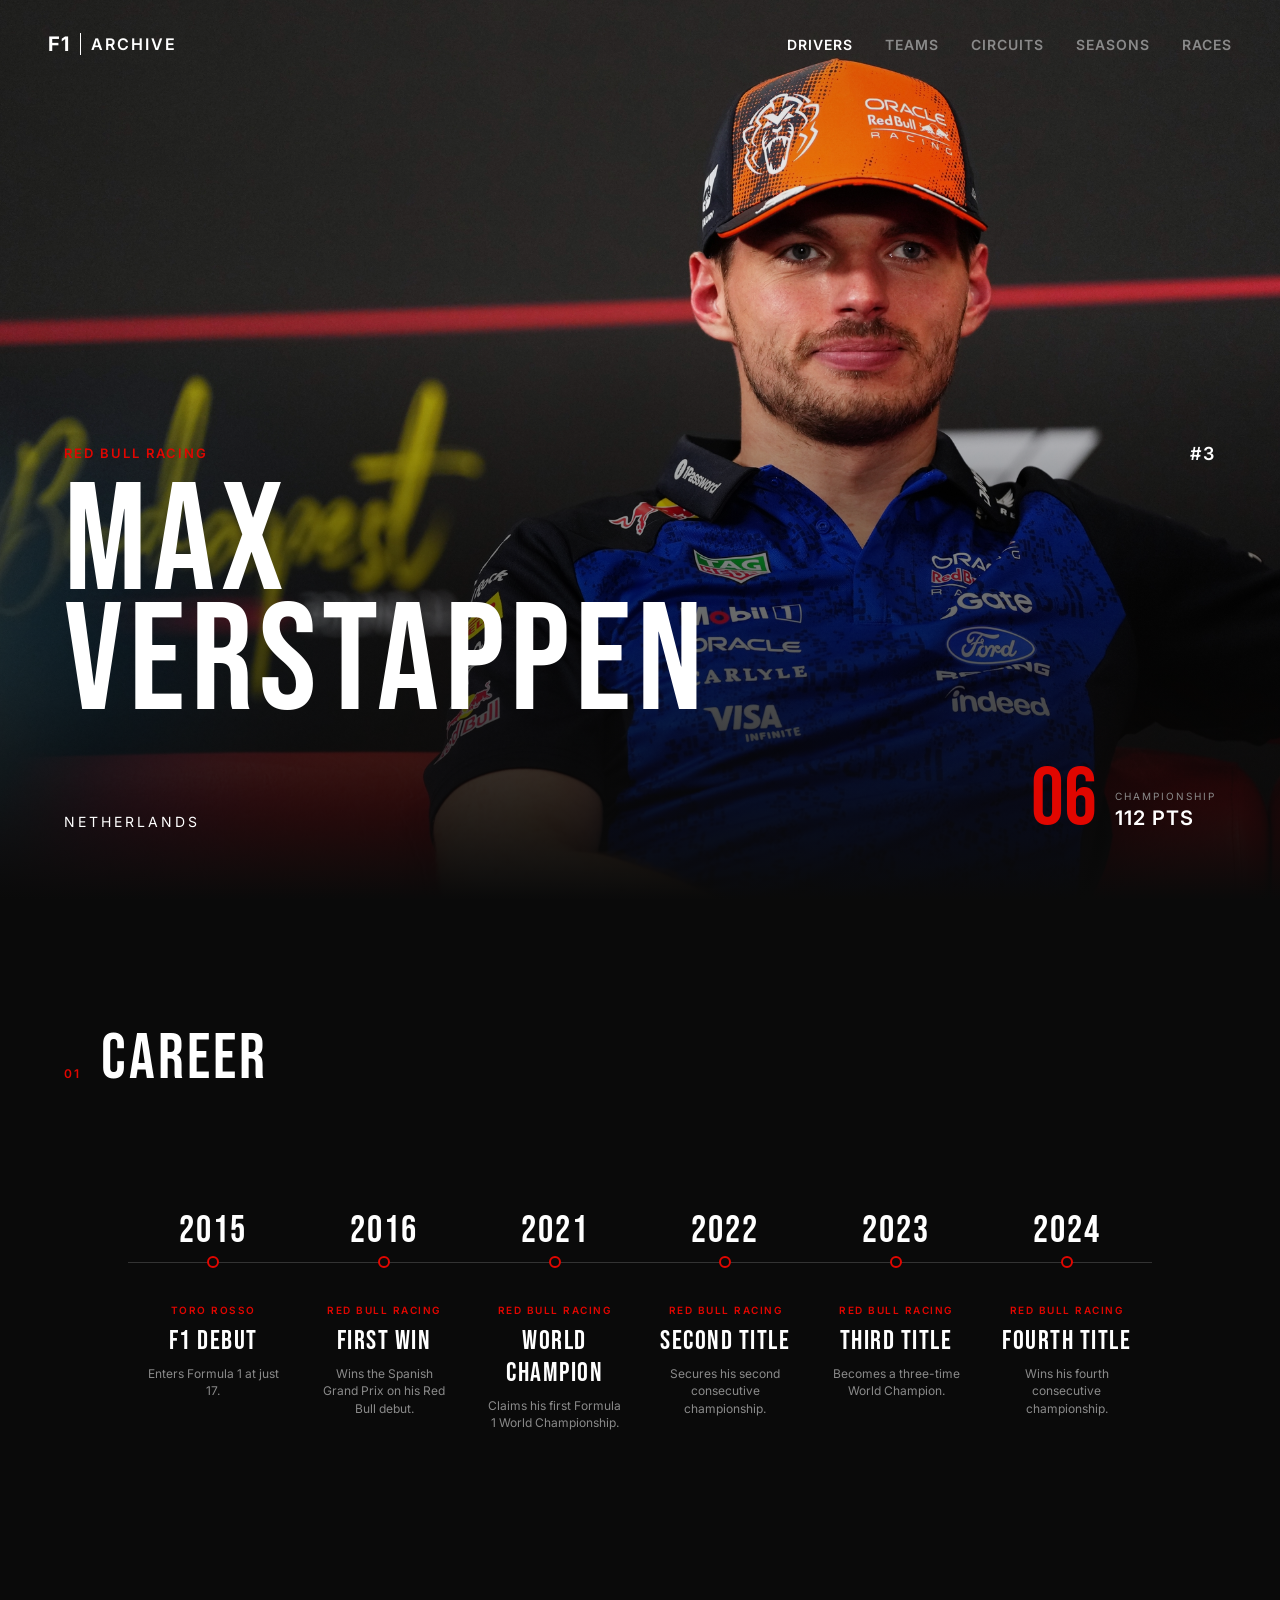
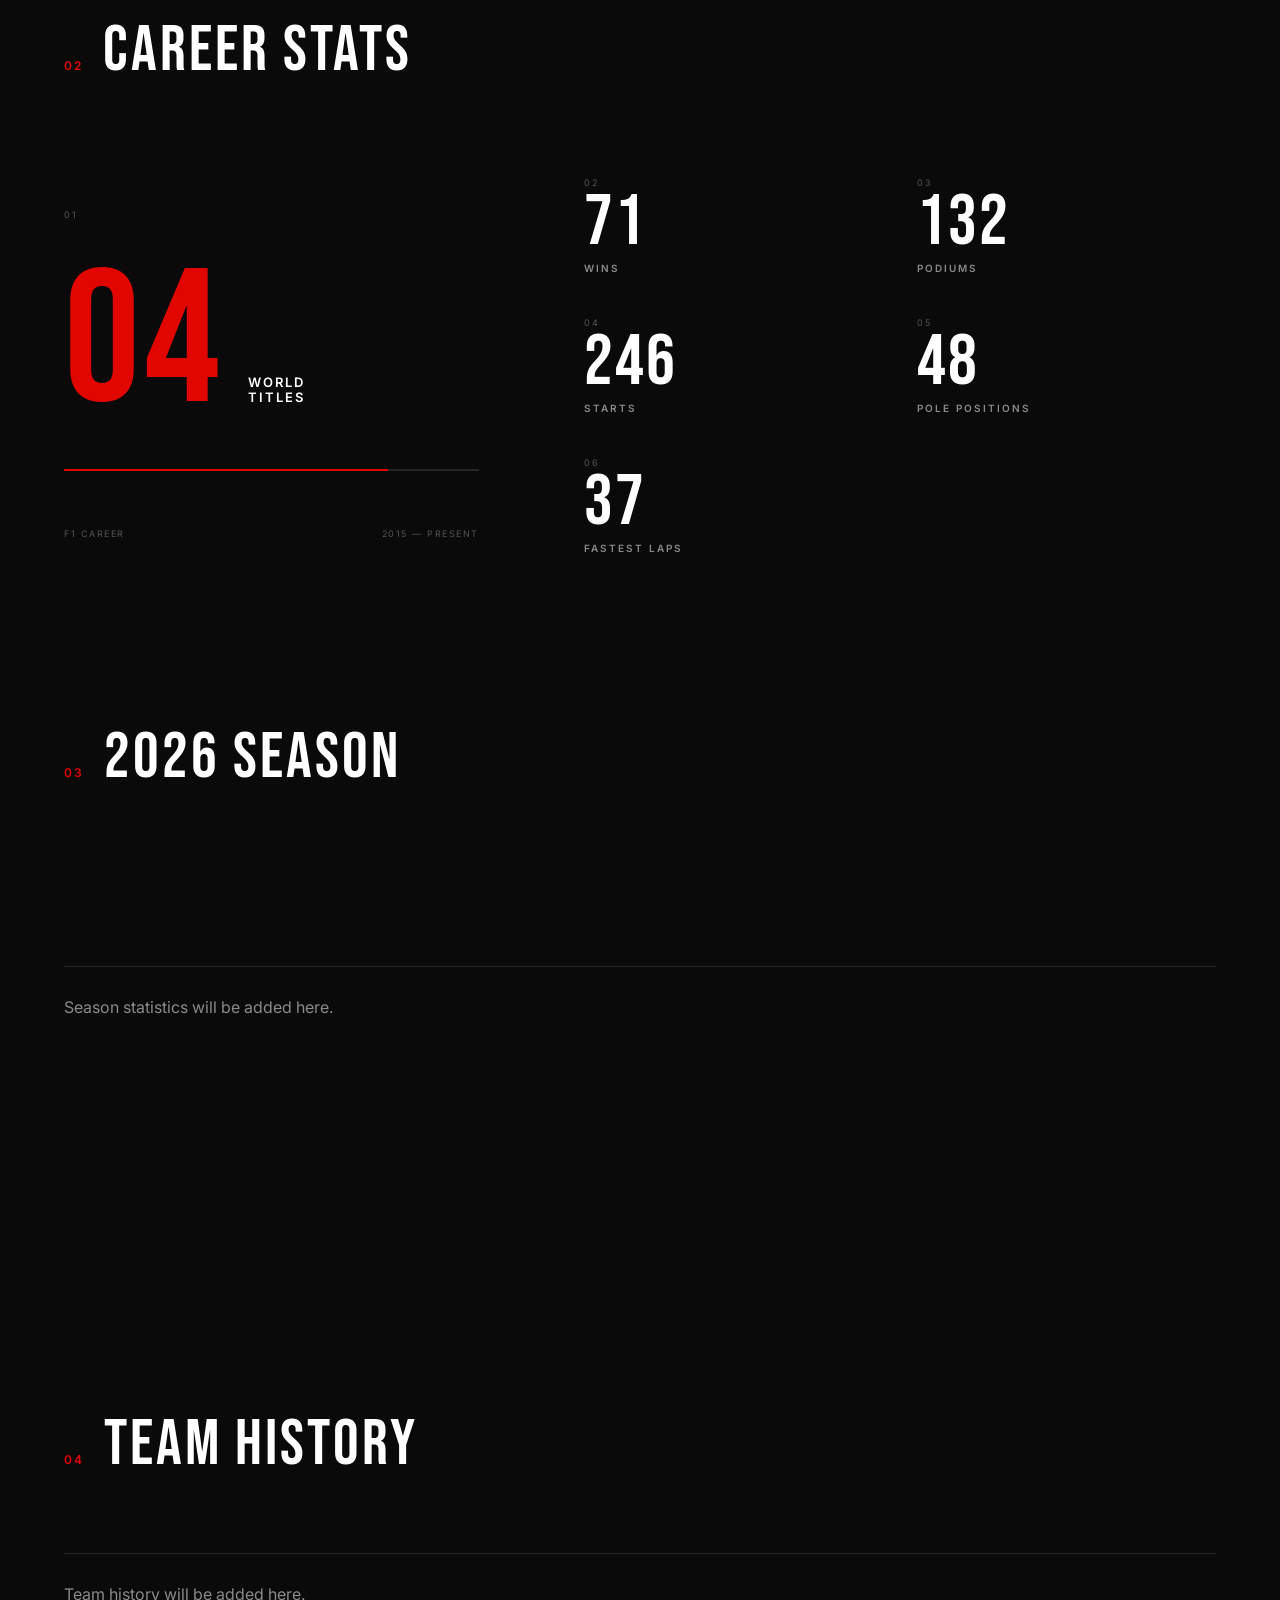
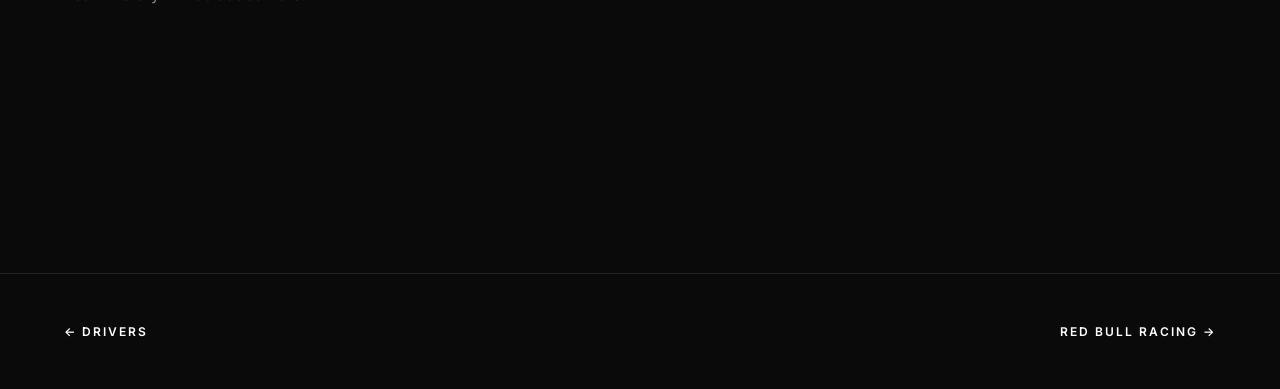
==== driver.html @ 18835262 "Build drivers archive and Max Verstappen profile" ====
<!DOCTYPE html>
<html lang="en">

<head>

    <meta charset="UTF-8">
    <meta name="viewport" content="width=device-width, initial-scale=1.0">

    <title>Max Verstappen — F1 Archive</title>

    <link rel="preconnect" href="https://fonts.googleapis.com">
    <link rel="preconnect" href="https://fonts.gstatic.com" crossorigin>

    <link href="https://fonts.googleapis.com/css2?family=Bebas+Neue&family=Inter:wght@400;500;600;700&display=swap" rel="stylesheet">

    <link rel="stylesheet" href="css/main.css">

</head>

<body>

<main class="driver-page">

    <nav class="navbar">

        <a href="index.html" class="logo">
            <span class="logo-f1">F1</span>
            <span class="logo-line"></span>
            <span class="logo-archive">ARCHIVE</span>
        </a>

        <div class="nav-links driver-nav-links">
    <a href="index.html#drivers" class="active">DRIVERS</a>
    <a href="#">TEAMS</a>
    <a href="#">CIRCUITS</a>
    <a href="#">SEASONS</a>
    <a href="#">RACES</a>
</div>

        <button class="menu-button" aria-label="Open menu">
            <span></span>
            <span></span>
        </button>

    </nav>


    <section class="driver-hero">

        <div class="driver-hero-image">
            <img src="images/ver1.jpg" alt="Max Verstappen">
        </div>

        <div class="driver-hero-overlay"></div>

        <div class="driver-hero-content">

            <div class="driver-hero-meta">
                <span>RED BULL RACING</span>
                <span>#3</span>
            </div>

            <h1>
                MAX<br>
                VERSTAPPEN
            </h1>

            <div class="driver-hero-bottom">

                <div class="driver-nationality">
                    NETHERLANDS
                </div>

                <div class="driver-championship">

                    <span class="driver-position">06</span>

                    <div>
                        <span class="label">CHAMPIONSHIP</span>
                        <strong>112 PTS</strong>
                    </div>

                </div>

            </div>

        </div>

    </section>


    <section class="driver-section driver-career">

    <div class="driver-section-header">
        <span class="section-label">01</span>
        <h2>CAREER</h2>
    </div>

    <div class="career-timeline">

        <div class="career-event">
            <div class="career-year">2015</div>
            <div class="career-line">
                <span></span>
            </div>
            <div class="career-info">
                <span class="career-team">TORO ROSSO</span>
                <h3>F1 DEBUT</h3>
                <p>Enters Formula 1 at just 17.</p>
            </div>
        </div>

        <div class="career-event">
            <div class="career-year">2016</div>
            <div class="career-line">
                <span></span>
            </div>
            <div class="career-info">
                <span class="career-team">RED BULL RACING</span>
                <h3>FIRST WIN</h3>
                <p>Wins the Spanish Grand Prix on his Red Bull debut.</p>
            </div>
        </div>

        <div class="career-event">
            <div class="career-year">2021</div>
            <div class="career-line">
                <span></span>
            </div>
            <div class="career-info">
                <span class="career-team">RED BULL RACING</span>
                <h3>WORLD CHAMPION</h3>
                <p>Claims his first Formula 1 World Championship.</p>
            </div>
        </div>

        <div class="career-event">
            <div class="career-year">2022</div>
            <div class="career-line">
                <span></span>
            </div>
            <div class="career-info">
                <span class="career-team">RED BULL RACING</span>
                <h3>SECOND TITLE</h3>
                <p>Secures his second consecutive championship.</p>
            </div>
        </div>

        <div class="career-event">
            <div class="career-year">2023</div>
            <div class="career-line">
                <span></span>
            </div>
            <div class="career-info">
                <span class="career-team">RED BULL RACING</span>
                <h3>THIRD TITLE</h3>
                <p>Becomes a three-time World Champion.</p>
            </div>
        </div>

        <div class="career-event">
            <div class="career-year">2024</div>
            <div class="career-line">
                <span></span>
            </div>
            <div class="career-info">
                <span class="career-team">RED BULL RACING</span>
                <h3>FOURTH TITLE</h3>
                <p>Wins his fourth consecutive championship.</p>
            </div>
        </div>

    </div>

</section>

    <section class="driver-section driver-stats">

        <div class="driver-section-header">
            <span class="section-label">02</span>
            <h2>CAREER STATS</h2>
        </div>

        <div class="career-data-wall">

    <div class="data-wall-main">
        <span class="data-wall-index">01</span>

        <div class="data-wall-main-value">
            <strong>04</strong>
            <span>WORLD<br>TITLES</span>
        </div>

        <div class="data-wall-bar">
            <span></span>
        </div>

        <div class="data-wall-meta">
            <span>F1 CAREER</span>
            <span>2015 — PRESENT</span>
        </div>
    </div>


    <div class="data-wall-records">

        <div class="data-wall-record">
            <span class="data-wall-index">02</span>
            <strong>71</strong>
            <span>WINS</span>
        </div>

        <div class="data-wall-record">
            <span class="data-wall-index">03</span>
            <strong>132</strong>
            <span>PODIUMS</span>
        </div>

        <div class="data-wall-record">
            <span class="data-wall-index">04</span>
            <strong>246</strong>
            <span>STARTS</span>
        </div>

        <div class="data-wall-record">
            <span class="data-wall-index">05</span>
            <strong>48</strong>
            <span>POLE POSITIONS</span>
        </div>

        <div class="data-wall-record">
            <span class="data-wall-index">06</span>
            <strong>37</strong>
            <span>FASTEST LAPS</span>
        </div>

    </div>

</div>

    </section>


    <section class="driver-section driver-season">

        <div class="driver-section-header">
            <span class="section-label">03</span>
            <h2>2026 SEASON</h2>
        </div>

        <div class="season-placeholder">
            <p>Season statistics will be added here.</p>
        </div>

    </section>


    <section class="driver-section driver-team">

        <div class="driver-section-header">
            <span class="section-label">04</span>
            <h2>TEAM HISTORY</h2>
        </div>

        <div class="team-placeholder">
            <p>Team history will be added here.</p>
        </div>

    </section>


    <section class="driver-navigation">

        <a href="index.html#drivers">
            <span>←</span>
            DRIVERS
        </a>

        <a href="#">
            RED BULL RACING
            <span>→</span>
        </a>

    </section>

</main>

</body>

</html>
---- css/main.css ----
body {
    background: #0A0A0A;
    font-family: "Inter", sans-serif;
}
* {
    margin: 0;
    padding: 0;
    box-sizing: border-box;
}

.hero {
    position: relative;
    min-height: 100vh;

    background-color: #0A0A0A;
    background-image: url("../images/hero.jpg");
    background-size: cover;
    background-position: center;
}

.hero::before {
    content: "";

    position: absolute;
    inset: 0;

    background: linear-gradient(
        to bottom,
        rgba(10, 10, 10, 0.93) 0%,
        rgba(10, 10, 10, 0.95) 25%,
        rgba(10, 10, 10, 0.97) 50%,
        rgba(10, 10, 10, 0.99) 75%,
        #0A0A0A 100%
    );

    pointer-events: none;
}
.navbar {
    position: relative;
    z-index: 2;

    display: flex;
    align-items: center;
    justify-content: space-between;

    padding: 32px 48px;
}
.logo {
    display: flex;
    align-items: center;
    gap: 10px;

    color: #FFFFFF;

    text-decoration: none;
}

.logo-f1 {
    font-size: 20px;
    font-weight: 700;
    letter-spacing: 1px;
}

.logo-line {
    width: 1px;
    height: 22px;
    background: #FFFFFF;
}

.logo-archive {
    font-size: 16px;
    font-weight: 600;
    letter-spacing: 2px;
}
.nav-links {
    display: flex;
    align-items: center;
    gap: 32px;
}

.nav-links a {
    color: #FFFFFF;
    text-decoration: none;

    font-size: 14px;
    font-weight: 600;
    letter-spacing: 1px;

    transition: color 0.2s ease;
}

.nav-links a:hover {
    color: #E10600;
}
.menu-button {
    display: none;

    position: relative;

    width: 32px;
    height: 32px;

    padding: 0;
    border: none;

    background: transparent;

    cursor: pointer;
}
.hero-content {
    position: absolute;
    z-index: 2;

    top: 50%;
    left: 50%;

    transform: translate(-50%, -50%);

    text-align: center;
}
.hero-content h1 {
    font-family: "Bebas Neue", sans-serif;

    color: #FFFFFF;

    font-size: 128px;
    font-weight: 400;
    line-height: 1;

    letter-spacing: 20px;
}
.hero-content p {
    margin-top: 18px;

    color: #FFFFFF;

    font-size: 20px;
    font-weight: 500;
    letter-spacing: 4px;
}
.explore-button {
    display: inline-flex;
    align-items: center;
    justify-content: center;

    margin-top: 32px;
    padding: 13px 38px;

    border: 1px solid #FFFFFF;
    border-radius: 999px;

    color: #FFFFFF;
    background: transparent;

    font-family: "Inter", sans-serif;
    font-size: 14px;
    font-weight: 600;
    letter-spacing: 2px;

    text-decoration: none;

    transition:
        background-color 0.2s ease,
        border-color 0.2s ease,
        padding 0.2s ease;
}
.explore-arrow {
    display: inline-block;

    position: relative;
    top: -1px;

    margin-left: 0;
    width: 0;

    opacity: 0;
    transform: translateX(-5px);

    overflow: hidden;

    transition:
        width 0.2s ease,
        margin-left 0.2s ease,
        opacity 0.2s ease,
        transform 0.2s ease;
}
.explore-button:hover {
    background-color: #E10600;
    border-color: #E10600;

    padding-left: 32px;
    padding-right: 32px;
}

.explore-button:hover .explore-arrow {
    width: 18px;
    margin-left: 10px;

    opacity: 1;
    transform: translateX(0);
}
.hero-meta {
    position: absolute;
    z-index: 2;

    left: 48px;
    bottom: 32px;

    color: #FFFFFF;

    font-family: "Inter", sans-serif;
    font-size: 12px;
    font-weight: 500;
    letter-spacing: 1.5px;
}
@media (width <= 1200px) {
    .hero-content h1 {
        font-size: 100px;
        letter-spacing: 15px;
    }

    .hero-content p {
        font-size: 18px;
    }
}
@media (width <= 600px) {

    .hero {
        width: 100%;
        height: 100svh;
        min-height: 0;

        position: relative;
        overflow: hidden;

        background-size: cover;
        background-position: center top;
    }

    .navbar {
        position: relative;
        z-index: 5;

        padding: 20px 16px;

        align-items: center;
    }

    .logo {
        gap: 6px;
        flex-shrink: 0;
    }

    .logo-f1 {
        font-size: 13px;
        letter-spacing: 0.5px;
    }

    .logo-line {
        height: 15px;
    }

    .logo-archive {
        font-size: 9px;
        letter-spacing: 1px;
    }

    .nav-links {
        display: none;
    }

    .menu-button {
        display: block;

        position: relative;
        z-index: 5;

        flex-shrink: 0;

        width: 32px;
        height: 32px;

        padding: 0;
        border: none;

        background: transparent;

        cursor: pointer;
    }

    .menu-button span {
        position: absolute;

        left: 5px;

        width: 22px;
        height: 1px;

        background: #FFFFFF;

        transition:
            transform 0.25s ease,
            opacity 0.2s ease;
    }

    .menu-button span:first-child {
        top: 12px;
    }

    .menu-button span:last-child {
        top: 19px;
    }

    .menu-button.active span:first-child {
        top: 15px;
        transform: rotate(45deg);
    }

    .menu-button.active span:last-child {
        top: 15px;
        transform: rotate(-45deg);
    }

    .hero-content {
        width: calc(100% - 40px);

        top: 50%;
        left: 50%;

        transform: translate(-50%, -50%);
    }

    .hero-content h1 {
        font-size: 64px;
        letter-spacing: 8px;

        white-space: nowrap;
    }

    .hero-content p {
        margin-top: 14px;

        font-size: 14px;
        letter-spacing: 2.5px;

        white-space: nowrap;
    }

    .explore-button {
    margin-top: 24px;
    padding: 11px 30px;

    font-size: 12px;
    letter-spacing: 1.5px;
}

    .hero-meta {
        left: 20px;
        bottom: 20px;

        font-size: 8px;
        letter-spacing: 0.7px;

        white-space: nowrap;
    }

    .mobile-menu {
        display: none;

        position: absolute;
        z-index: 3;

        top: 0;
        right: 0;

        width: 100%;
        height: 100%;

        padding: 110px 32px 40px;

        background: rgba(10, 10, 10, 0.97);

        flex-direction: column;
        align-items: flex-end;
        justify-content: flex-start;

        gap: 28px;

        opacity: 0;
        transform: translateX(20px);

        pointer-events: none;

        transition:
            opacity 0.25s ease,
            transform 0.25s ease;
    }

    .mobile-menu a {
        color: #FFFFFF;
        text-decoration: none;

        font-family: "Bebas Neue", sans-serif;
        font-size: 42px;
        letter-spacing: 3px;

        transition: color 0.2s ease;
    }

    .mobile-menu a:hover {
        color: #E10600;
    }

    .mobile-menu.active {
        display: flex;

        opacity: 1;
        transform: translateX(0);

        pointer-events: auto;
    }
}
/* =========================
   DRIVERS
   ========================= */

.drivers-section {
    position: relative;

    min-height: 100vh;

    padding: 0;

    background: #0A0A0A;

    color: #FFFFFF;
}

.drivers-header {
    display: flex;
    align-items: baseline;
    gap: 20px;
    padding: 40px 48px 0;
}

.section-label {
    color: #E10600;

    font-family: "Inter", sans-serif;
    font-size: 14px;
    font-weight: 600;
    letter-spacing: 1px;
}

.drivers-header h2 {
    font-family: "Bebas Neue", sans-serif;
    font-size: 80px;
    font-weight: 400;
    letter-spacing: 4px;
}

/* Карусель */

.drivers-track-wrapper {
    width: 100%;
    padding: 0;
    overflow: visible;
}


.drivers-track {
    display: flex;
    align-items: center;
    justify-content: flex-start;

    gap: 32px;

    margin-top: -30px;
    padding: 80px 48px 90px;

    overflow-x: auto;
    overflow-y: hidden;

    scrollbar-width: none;
}

.drivers-track::-webkit-scrollbar {
    display: none;
}

/* Карточки */

.driver-card {
    position: relative;

    flex-shrink: 0;

    overflow: hidden;

    background: #111111;

    border: 1px solid transparent;
    border-radius: 2px;

    color: #FFFFFF;
    text-decoration: none;

    transition:
        transform 0.5s ease,
        border-color 0.3s ease,
        box-shadow 0.3s ease;
    isolation: isolate;
}

/* Размеры карточек */

.driver-card {
    width: 400px;
    height: 564px;
    transform: scale(1);
    transform-origin: center center;
    transition:
        transform 0.5s ease,
        border-color 0.3s ease,
        box-shadow 0.3s ease;
}

.driver-card.is-small {
    transform: scale(0.9);
}

.driver-card.is-medium {
    transform: scale(1);
}

.driver-card.is-main {
    transform: scale(1.15);
    z-index: 3;
    margin-left: 32px;
    margin-right: 32px;
}

/* Фотография */

.driver-card img {
    position: absolute;

    inset: 0;

    width: 100%;
    height: 100%;

    object-fit: cover;

    transition: transform 0.5s ease;
}

/* Затемнение фотографии */
.driver-card img {
    position: absolute;
    inset: 0;
    width: 100%;
    height: 100%;
    object-fit: cover;
    transition: transform 0.5s ease;
}

.driver-card img {
    filter: brightness(0.35);
}

.driver-card.is-small img {
    filter: brightness(0.35);
}

.driver-card.is-medium img {
    filter: brightness(0.6);
}

.driver-card.is-main img {
    filter: brightness(1);
}

.driver-card::after {
    content: "";

    position: absolute;

    inset: 0;

    background: linear-gradient(
        to bottom,
        rgba(10, 10, 10, 0.1) 0%,
        rgba(10, 10, 10, 0.05) 40%,
        rgba(10, 10, 10, 0.9) 100%
    );

    pointer-events: none;
}

/* Верхняя информация */

.driver-card-top {
    position: absolute;

    z-index: 2;

    top: 24px;
    left: 24px;
    right: 24px;

    display: flex;
    align-items: center;
    justify-content: space-between;
}

.team-logo {
    font-size: 12px;
    font-weight: 600;
    letter-spacing: 1.5px;
}

.position {
    font-size: 12px;
    font-weight: 500;
    letter-spacing: 1px;
}

/* Нижняя информация */

.driver-info {
    position: absolute;

    z-index: 2;

    left: 24px;
    right: 24px;
    bottom: 24px;
}

.driver-info h3 {
    font-family: "Bebas Neue", sans-serif;

    font-size: 32px;
    font-weight: 400;

    letter-spacing: 2px;
}

.driver-info p {
    margin-top: 6px;

    color: #E5E5E5;

    font-size: 14px;
    font-weight: 500;

    letter-spacing: 1px;
}

/* Hover */

.driver-card {
    box-shadow: none;
    border-color: transparent;
}

.driver-card:hover {
    border-color: #E10600;

    box-shadow:
        0 0 12px rgba(225, 6, 0, 0.9),
        0 0 35px rgba(225, 6, 0, 0.65),
        0 0 80px rgba(225, 6, 0, 0.4);
}

/* =========================
   TABLET ADAPTATION
   ========================= */

@media (max-width: 1400px) {

    .drivers-section {
        min-height: auto;
    }

    .drivers-header {
        padding: 24px 32px 0;
        justify-content: flex-start;
    }

    .drivers-header h2 {
        font-size: 52px;
    }

    .drivers-track {
        justify-content: flex-start;
        gap: 32px;

        margin-top: 10px;
        padding: 30px 32px 50px;

        overflow-x: auto;
        overflow-y: hidden;
    }

    .driver-info h3 {
        font-size: 28px;
    }
    .hero::before {
    background: linear-gradient(
        to bottom,
        rgba(10, 10, 10, 0.65) 0%,
        rgba(10, 10, 10, 0.70) 25%,
        rgba(10, 10, 10, 0.78) 50%,
        rgba(10, 10, 10, 0.90) 75%,
        #0A0A0A 100%
    );
}
}


/* =========================================
   DRIVER PROFILE
   ========================================= */

.driver-page {
    background: #0A0A0A;
    color: #FFFFFF;
    min-height: 100vh;
}

.driver-page .navbar {
    position: absolute;
    top: 0;
    left: 0;
    width: 100%;
    z-index: 20;
}

/* HERO */

.driver-hero {
    position: relative;
    height: 100vh;
    min-height: 720px;
    overflow: hidden;
    background: #0A0A0A;
}

.driver-hero-image {
    position: absolute;
    inset: 0;
}

.driver-hero-image img {
    width: 100%;
    height: 100%;
    object-fit: cover;
    object-position: center 20%;
}

.driver-hero-overlay {
    position: absolute;
    inset: 0;
    background:
        linear-gradient(
            to bottom,
            rgba(0, 0, 0, 0.15) 0%,
            rgba(0, 0, 0, 0.05) 35%,
            rgba(0, 0, 0, 0.55) 65%,
            #0A0A0A 100%
        );
}

.driver-hero-content {
    position: relative;
    z-index: 5;
    height: 100%;
    display: flex;
    flex-direction: column;
    justify-content: flex-end;
    padding: 0 64px 70px;
}

.driver-hero-meta {
    display: flex;
    justify-content: space-between;
    align-items: center;
    width: 100%;
    margin-bottom: 20px;

    font-family: "Inter", sans-serif;
    font-size: 13px;
    font-weight: 600;
    letter-spacing: 2px;
}

.driver-hero-meta span:first-child {
    color: #E10600;
}

.driver-hero-meta span:last-child {
    color: #FFFFFF;
}

.driver-hero-meta span:last-child {
    font-size: 18px;
}

.driver-hero h1 {
    margin: 0;

    font-family: "Bebas Neue", sans-serif;
    font-size: clamp(90px, 12vw, 190px);
    line-height: 0.78;
    letter-spacing: 6px;
    font-weight: 400;
}

.driver-hero-bottom {
    display: flex;
    justify-content: space-between;
    align-items: flex-end;

    margin-top: 45px;
}

.driver-nationality {
    font-family: "Inter", sans-serif;
    font-size: 14px;
    letter-spacing: 3px;
    color: #FFFFFF;
}

.driver-championship {
    display: flex;
    align-items: flex-end;
    gap: 18px;
}

.driver-position {
    font-family: "Bebas Neue", sans-serif;
    font-size: 82px;
    line-height: 0.75;
    color: #E10600;
}

.driver-championship div {
    display: flex;
    flex-direction: column;
    gap: 4px;
}

.driver-championship .label {
    font-family: "Inter", sans-serif;
    font-size: 10px;
    letter-spacing: 2px;
    color: #8A8A8A;
}

.driver-championship strong {
    font-family: "Inter", sans-serif;
    font-size: 20px;
    font-weight: 600;
    letter-spacing: 1px;
}

/* PROFILE SECTIONS */

.driver-section {
    padding: 120px 64px;
    background: #0A0A0A;
}

.driver-career {
    padding-bottom: 0;
}

.driver-section-header {
    display: flex;
    align-items: baseline;
    gap: 20px;
    margin-bottom: 70px;
}

.driver-section-header .section-label {
    font-family: "Inter", sans-serif;
    font-size: 12px;
    color: #E10600;
    letter-spacing: 2px;
}

.driver-section-header h2 {
    margin: 0;
    font-family: "Bebas Neue", sans-serif;
    font-size: 64px;
    font-weight: 400;
    letter-spacing: 3px;
}

.driver-season .driver-section-header {
    transform: translateY(-100px);
}

.career-placeholder,
.stats-placeholder,
.season-placeholder,
.team-placeholder {
    min-height: 200px;
    border-top: 1px solid #252525;
    padding-top: 30px;

    font-family: "Inter", sans-serif;
    color: #8A8A8A;
}

/* BOTTOM NAVIGATION */

.driver-navigation {
    display: flex;
    justify-content: space-between;

    padding: 50px 64px;
    border-top: 1px solid #252525;

    background: #0A0A0A;
}

.driver-navigation a {
    color: #FFFFFF;
    text-decoration: none;

    font-family: "Inter", sans-serif;
    font-size: 12px;
    font-weight: 600;
    letter-spacing: 2px;

    transition: color 0.25s ease;
}

.driver-navigation a:hover {
    color: #E10600;
}

.driver-nav-links a {
    color: #8A8A8A;
    transition: color 0.25s ease;
}

.driver-nav-links a.active {
    color: #FFFFFF;
}

.driver-nav-links a:hover {
    color: #E10600;
}

.drivers-page {
    min-height: 100vh;
    background: #0A0A0A;
    color: #FFFFFF;
}

.drivers-page .navbar {
    position: relative;
    z-index: 20;
}

.drivers-page .drivers-section {
    min-height: calc(100vh - 100px);
    display: flex;
    flex-direction: column;
    justify-content: center;
}

.drivers-page .drivers-header {
    padding: 40px 48px 0;
}

.drivers-header h1 {
    font-family: "Bebas Neue", sans-serif;
    font-size: 80px;
    font-weight: 400;
    letter-spacing: 4px;
}

.drivers-header {
    transform: translateY(-30px);
}

.drivers-page .nav-links a {
    color: #8A8A8A;
}

.drivers-page .nav-links a.active {
    color: #FFFFFF;
}

.drivers-page .nav-links a:hover {
    color: #E10600;
}

.career-timeline {
    position: relative;
    width: calc(100% - 128px);
    margin: 0 auto;
    padding: 45px 0 60px;
    display: flex;
    flex-direction: row;
    flex-wrap: nowrap;
    align-items: flex-start;
}

.career-timeline::before {
    content: "";
    position: absolute;
    top: 95px;
    left: 0;
    right: 0;
    height: 1px;
    background: #333333;
}

.career-event {
    position: relative;
    flex: 1 1 0;
    min-width: 0;
    text-align: center;
}

.career-year {
    margin-bottom: 18px;
    font-family: "Bebas Neue", sans-serif;
    font-size: 38px;
    line-height: 1;
    letter-spacing: 2px;
    color: #FFFFFF;
}

.career-line {
    position: relative;
    width: 20px;
    height: 20px;
    margin: 0 auto;
    z-index: 2;
}

.career-line span {
    position: absolute;
    top: -12px;
    left: 4px;
    width: 12px;
    height: 12px;
    border: 2px solid #E10600;
    border-radius: 50%;
    background: #0A0A0A;
}

.career-info {
    padding: 10px 18px 0;
}

.career-team {
    color: #E10600;
    font-family: "Inter", sans-serif;
    font-size: 10px;
    font-weight: 600;
    letter-spacing: 1.5px;
}

.career-info h3 {
    margin: 7px 0 0;
    font-family: "Bebas Neue", sans-serif;
    font-size: 27px;
    font-weight: 400;
    letter-spacing: 1.5px;
    color: #FFFFFF;
}

.career-info p {
    max-width: 175px;
    margin: 8px auto 0;
    color: #8A8A8A;
    font-family: "Inter", sans-serif;
    font-size: 12px;
    line-height: 1.45;
}

.career-data-wall {
    width: 100%;
    display: grid;
    grid-template-columns: 1.15fr 1.85fr;
    gap: 70px;
    min-height: 420px;
    border: none;
}

/* Главный показатель */

.data-wall-main {
    position: relative;
    padding: 50px 0 40px;
    display: flex;
    flex-direction: column;
    justify-content: space-between;
    border: none;
}

.data-wall-index {
    font-family: "Inter", sans-serif;
    font-size: 9px;
    letter-spacing: 2px;
    color: #555555;
}

.data-wall-main-value {
    display: flex;
    align-items: flex-end;
    gap: 24px;
}

.data-wall-main-value strong {
    font-family: "Bebas Neue", sans-serif;
    font-size: 190px;
    line-height: .72;
    font-weight: 400;
    letter-spacing: 4px;
    color: #E10600;
}

.data-wall-main-value span {
    padding-bottom: 8px;
    font-family: "Inter", sans-serif;
    font-size: 13px;
    font-weight: 600;
    line-height: 1.15;
    letter-spacing: 2px;
    color: #FFFFFF;
}

.data-wall-bar {
    width: 100%;
    height: 2px;
    background: #252525;
    overflow: hidden;
}

.data-wall-bar span {
    display: block;
    width: 78%;
    height: 100%;
    background: #E10600;
}

.data-wall-meta {
    display: flex;
    justify-content: space-between;
    font-family: "Inter", sans-serif;
    font-size: 9px;
    letter-spacing: 1.5px;
    color: #555555;
}


/* Остальные показатели */

.data-wall-records {
    display: grid;
    grid-template-columns: repeat(2, 1fr);
    grid-template-rows: repeat(3, 1fr);
}

.data-wall-record {
    position: relative;
    padding: 35px 35px 25px;
    display: flex;
    flex-direction: column;
    justify-content: flex-end;
}

.data-wall-record .data-wall-index {
    position: absolute;
    top: 18px;
    left: 35px;
}

.data-wall-record strong {
    font-family: "Bebas Neue", sans-serif;
    font-size: 72px;
    line-height: .8;
    font-weight: 400;
    letter-spacing: 2px;
    color: #FFFFFF;
}

.data-wall-record > span:last-child {
    margin-top: 10px;
    font-family: "Inter", sans-serif;
    font-size: 10px;
    font-weight: 600;
    letter-spacing: 2px;
    color: #8A8A8A;
}
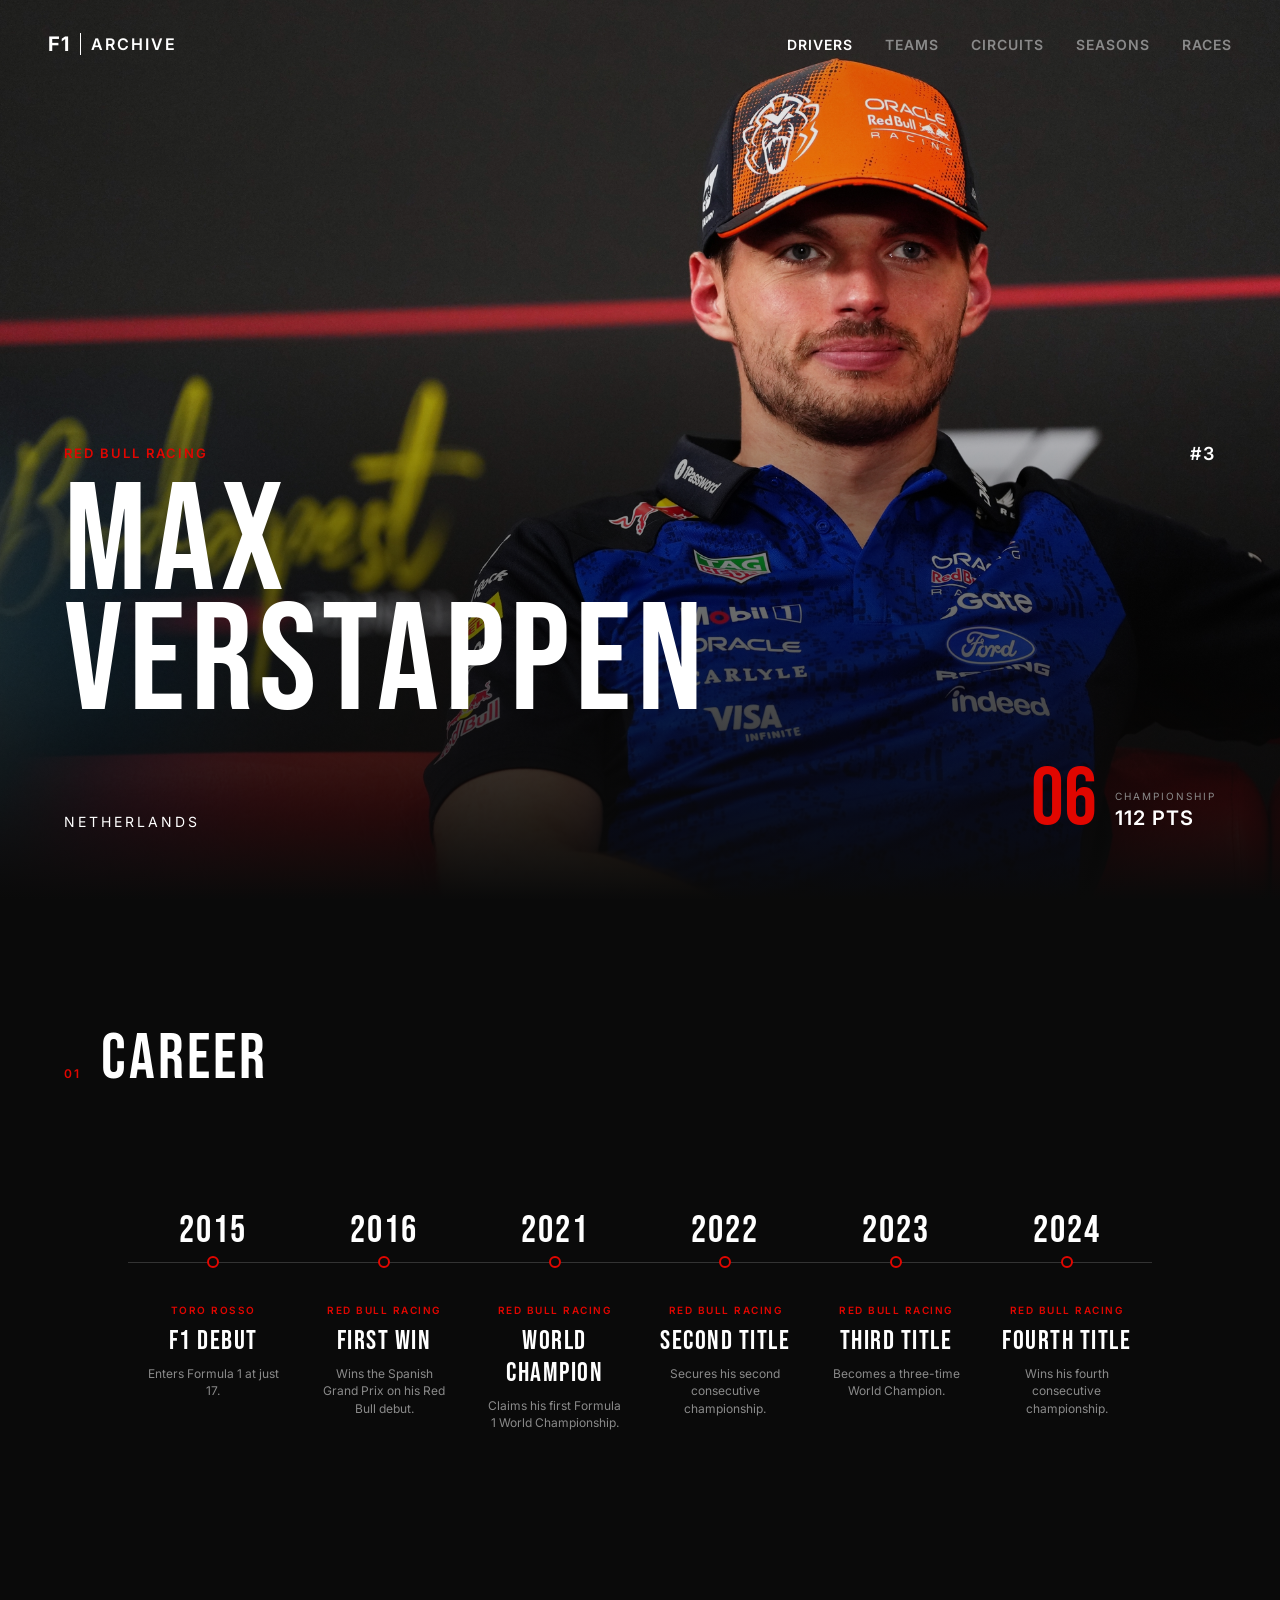
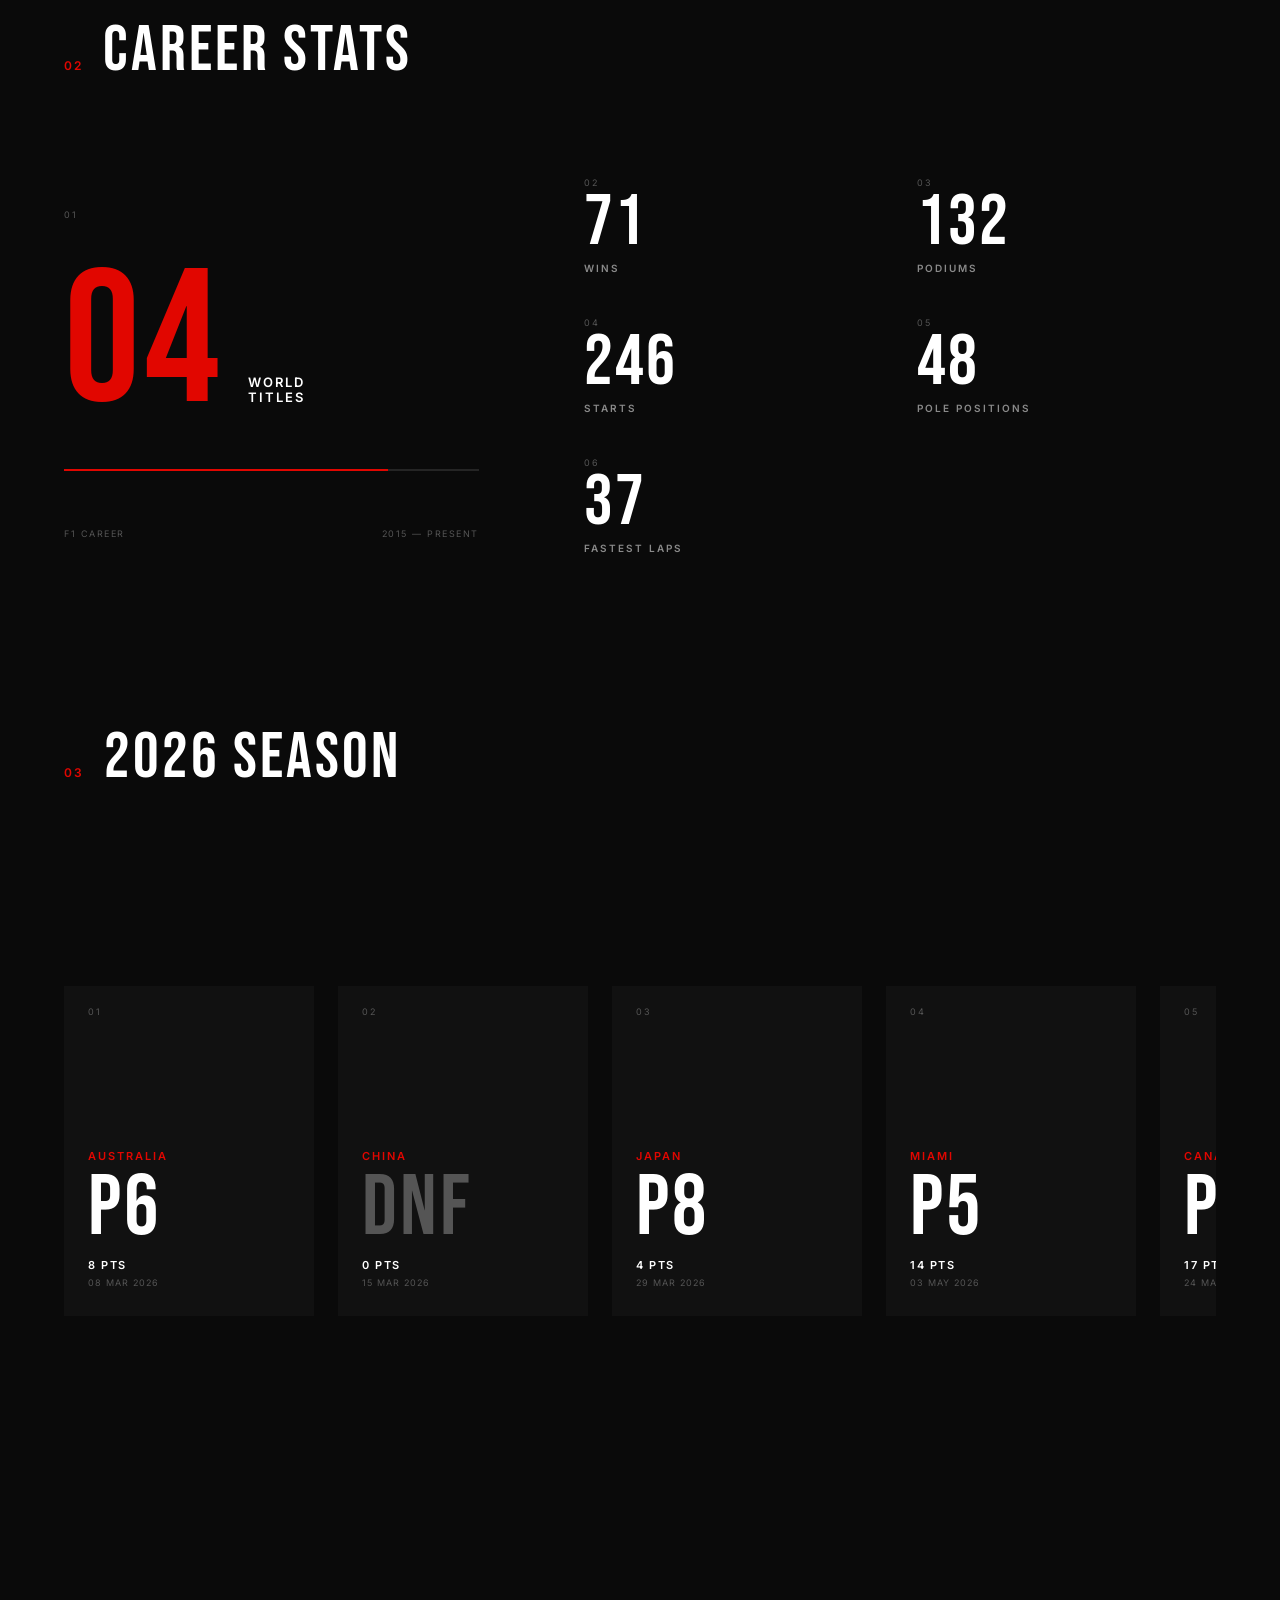
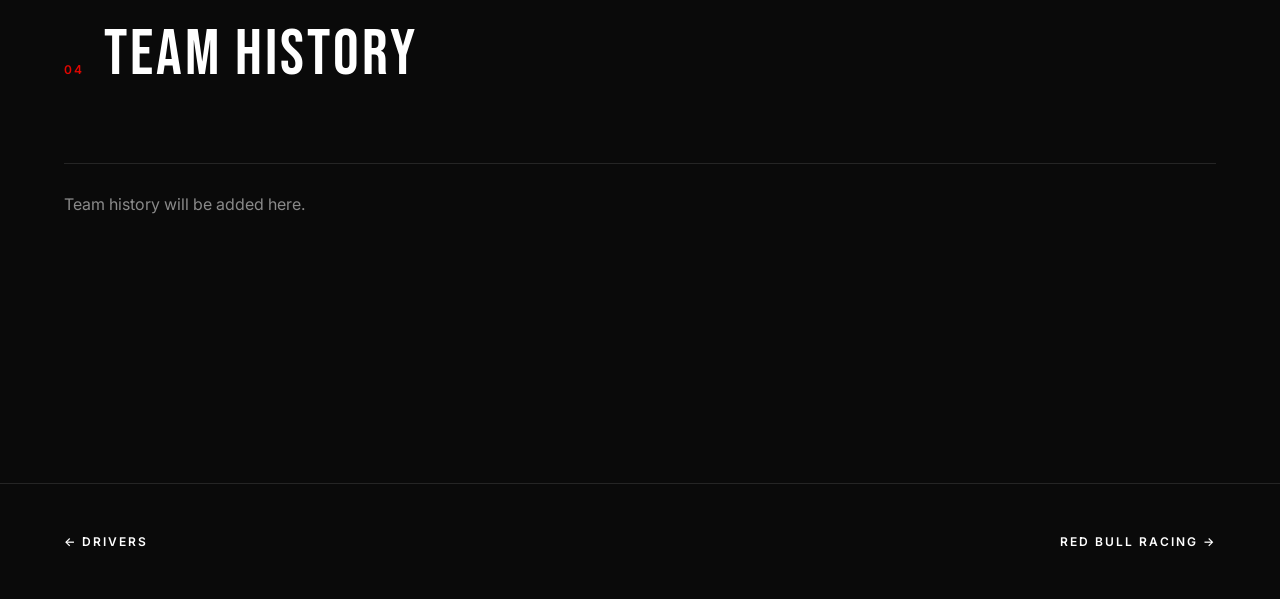
==== commit 3356e05f: "Add 2026 season race cards" ====
--- a/driver.html
+++ b/driver.html
@@ -248,9 +248,117 @@
             <h2>2026 SEASON</h2>
         </div>
 
-        <div class="season-placeholder">
-            <p>Season statistics will be added here.</p>
-        </div>
+        <div class="season-track-wrapper">
+
+    <div class="season-track">
+
+        <article class="season-race">
+            <span class="season-round">01</span>
+            <span class="season-country">AUSTRALIA</span>
+            <strong>P6</strong>
+            <span class="season-points">8 PTS</span>
+            <span class="season-date">08 MAR 2026</span>
+        </article>
+
+        <article class="season-race">
+            <span class="season-round">02</span>
+            <span class="season-country">CHINA</span>
+            <strong class="dnf">DNF</strong>
+            <span class="season-points">0 PTS</span>
+            <span class="season-date">15 MAR 2026</span>
+        </article>
+
+        <article class="season-race">
+            <span class="season-round">03</span>
+            <span class="season-country">JAPAN</span>
+            <strong>P8</strong>
+            <span class="season-points">4 PTS</span>
+            <span class="season-date">29 MAR 2026</span>
+        </article>
+
+        <article class="season-race">
+            <span class="season-round">04</span>
+            <span class="season-country">MIAMI</span>
+            <strong>P5</strong>
+            <span class="season-points">14 PTS</span>
+            <span class="season-date">03 MAY 2026</span>
+        </article>
+
+        <article class="season-race">
+            <span class="season-round">05</span>
+            <span class="season-country">CANADA</span>
+            <strong>P3</strong>
+            <span class="season-points">17 PTS</span>
+            <span class="season-date">24 MAY 2026</span>
+        </article>
+
+        <article class="season-race">
+            <span class="season-round">06</span>
+            <span class="season-country">MONACO</span>
+            <strong class="dnf">DNF</strong>
+            <span class="season-points">0 PTS</span>
+            <span class="season-date">07 JUN 2026</span>
+        </article>
+
+        <article class="season-race">
+            <span class="season-round">07</span>
+            <span class="season-country">BARCELONA</span>
+            <strong>P4</strong>
+            <span class="season-points">12 PTS</span>
+            <span class="season-date">14 JUN 2026</span>
+        </article>
+
+        <article class="season-race">
+            <span class="season-round">08</span>
+            <span class="season-country">AUSTRIA</span>
+            <strong>P2</strong>
+            <span class="season-points">18 PTS</span>
+            <span class="season-date">28 JUN 2026</span>
+        </article>
+
+        <article class="season-race">
+            <span class="season-round">09</span>
+            <span class="season-country">GREAT BRITAIN</span>
+            <strong class="dnf">DNF</strong>
+            <span class="season-points">3 PTS</span>
+            <span class="season-date">05 JUL 2026</span>
+        </article>
+
+        <article class="season-race">
+            <span class="season-round">10</span>
+            <span class="season-country">BELGIUM</span>
+            <strong>P3</strong>
+            <span class="season-points">15 PTS</span>
+            <span class="season-date">19 JUL 2026</span>
+        </article>
+
+        <article class="season-race">
+            <span class="season-round">11</span>
+            <span class="season-country">HUNGARY</span>
+            <strong>P2</strong>
+            <span class="season-points">18 PTS</span>
+            <span class="season-date">26 JUL 2026</span>
+        </article>
+
+        <article class="season-race">
+            <span class="season-round">12</span>
+            <span class="season-country">NETHERLANDS</span>
+            <strong class="dnf">DNF</strong>
+            <span class="season-points">3 PTS</span>
+            <span class="season-date">23 AUG 2026</span>
+        </article>
+
+        <article class="season-race">
+            <span class="season-round">13</span>
+            <span class="season-country">ITALY</span>
+            <strong>P3</strong>
+            <span class="season-points">15 PTS</span>
+            <span class="season-date">06 SEP 2026</span>
+        </article>
+
+    </div>
+
+</div>
 
     </section>
 
--- a/css/main.css
+++ b/css/main.css
@@ -1201,4 +1201,104 @@
     font-weight: 600;
     letter-spacing: 2px;
     color: #8A8A8A;
+}
+
+.season-track-wrapper {
+    width: 100%;
+    overflow: visible;
+}
+
+.season-track {
+    display: flex;
+    align-items: stretch;
+    gap: 24px;
+
+    width: 100%;
+    padding: 20px 0 60px;
+
+    overflow-x: auto;
+    overflow-y: hidden;
+
+    scrollbar-width: none;
+}
+
+.season-track::-webkit-scrollbar {
+    display: none;
+}
+
+.season-race {
+    position: relative;
+
+    flex: 0 0 250px;
+    height: 330px;
+
+    padding: 28px 24px;
+
+    display: flex;
+    flex-direction: column;
+    justify-content: flex-end;
+
+    background: #111111;
+
+    color: #FFFFFF;
+
+    transition:
+        transform 0.4s ease,
+        opacity 0.4s ease;
+}
+
+.season-round {
+    position: absolute;
+    top: 20px;
+    left: 24px;
+
+    font-family: "Inter", sans-serif;
+    font-size: 9px;
+    letter-spacing: 2px;
+
+    color: #555555;
+}
+
+.season-country {
+    margin-bottom: 12px;
+
+    font-family: "Inter", sans-serif;
+    font-size: 11px;
+    font-weight: 600;
+    letter-spacing: 2px;
+
+    color: #E10600;
+}
+
+.season-race strong {
+    font-family: "Bebas Neue", sans-serif;
+    font-size: 86px;
+    line-height: .8;
+    font-weight: 400;
+    letter-spacing: 3px;
+}
+
+.season-race strong.dnf {
+    color: #555555;
+}
+
+.season-points {
+    margin-top: 14px;
+
+    font-family: "Inter", sans-serif;
+    font-size: 11px;
+    font-weight: 600;
+    letter-spacing: 1.5px;
+
+    color: #FFFFFF;
+}
+
+.season-date {
+    margin-top: 5px;
+
+    font-family: "Inter", sans-serif;
+    font-size: 9px;
+    letter-spacing: 1px;
+
+    color: #555555;
 }
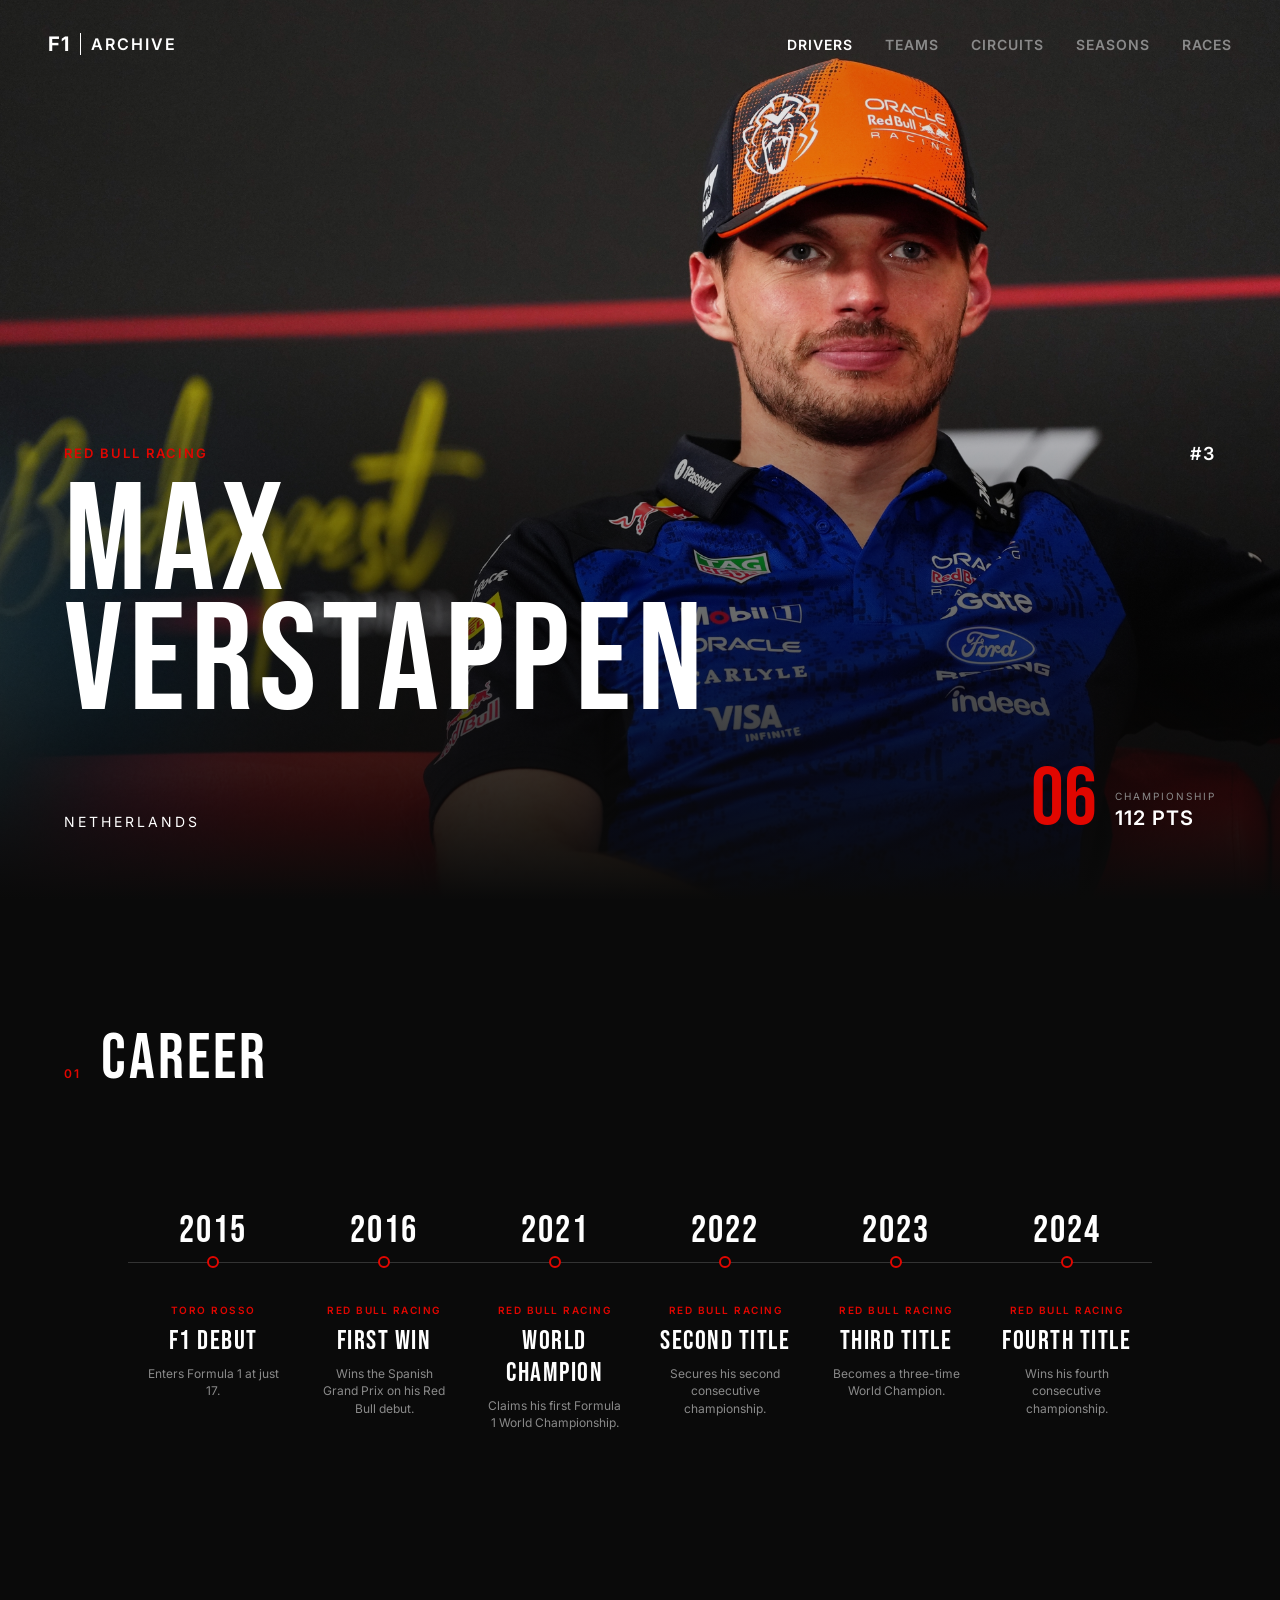
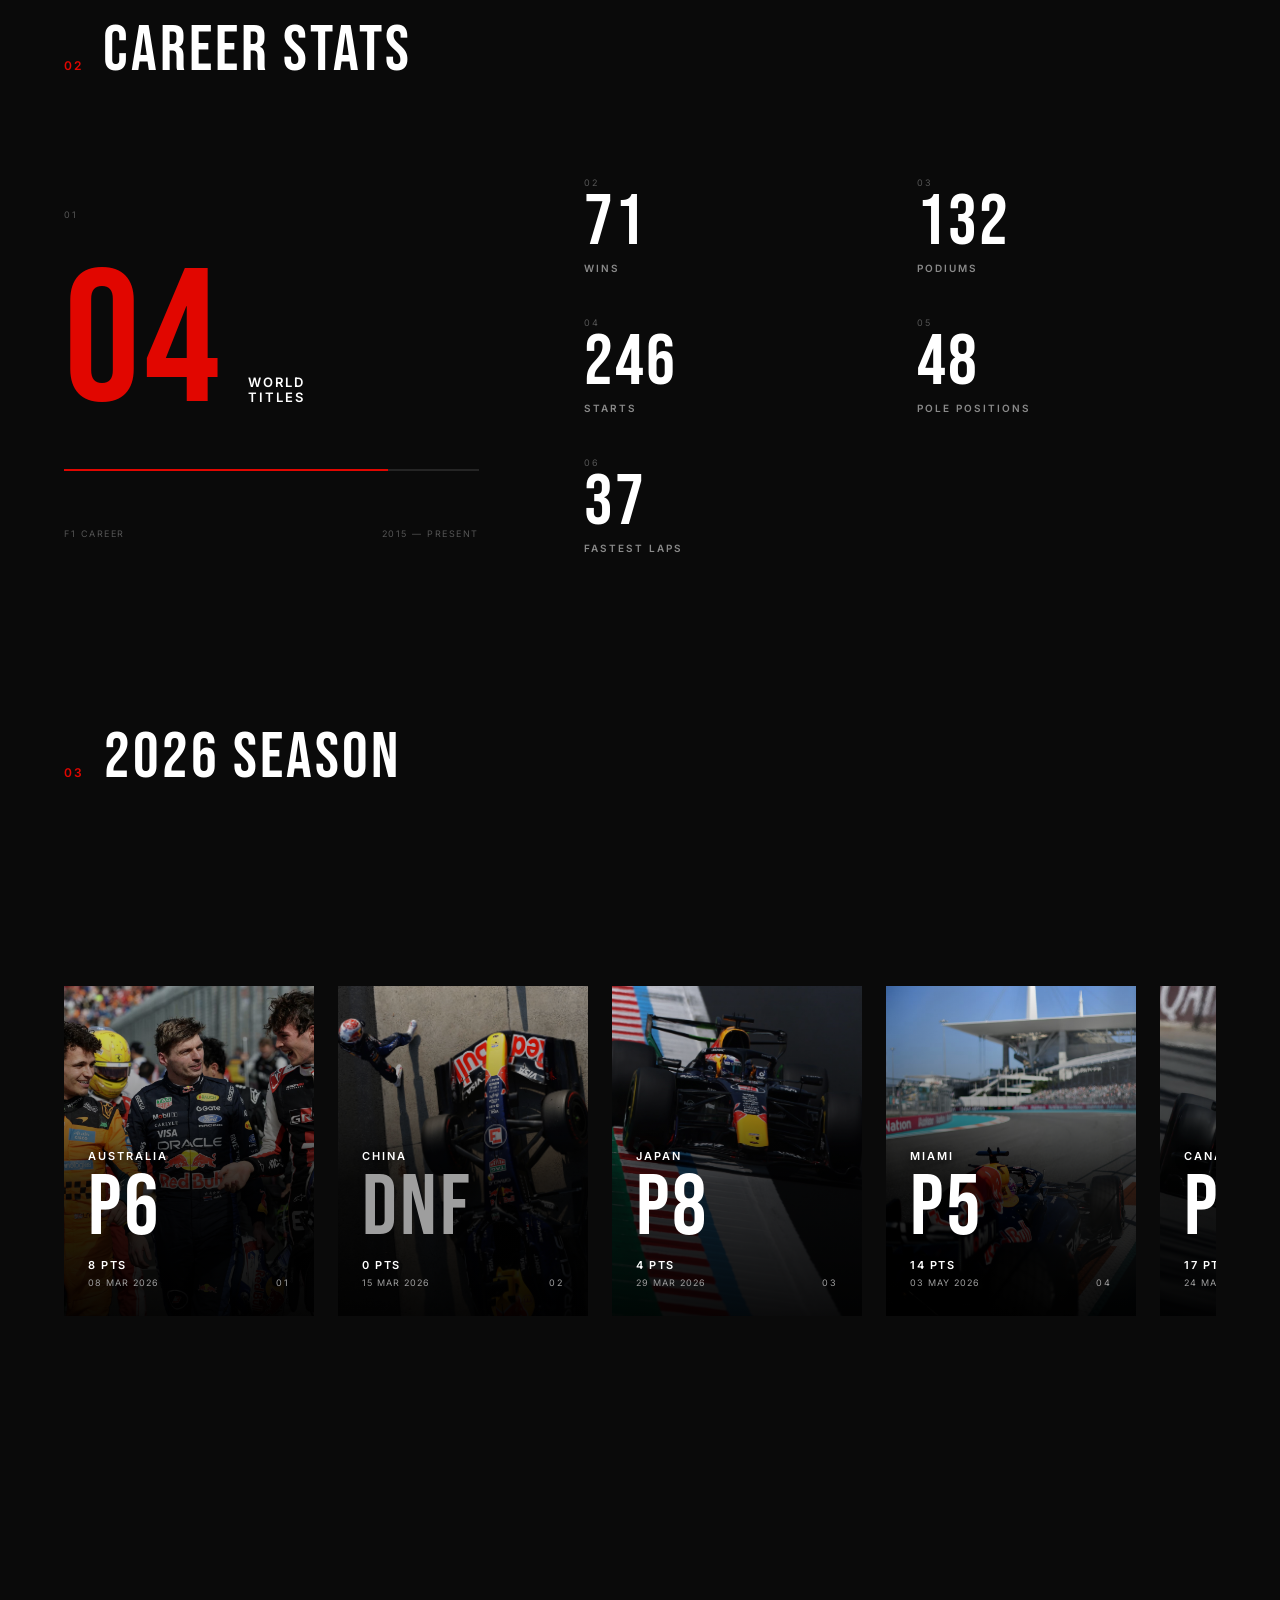
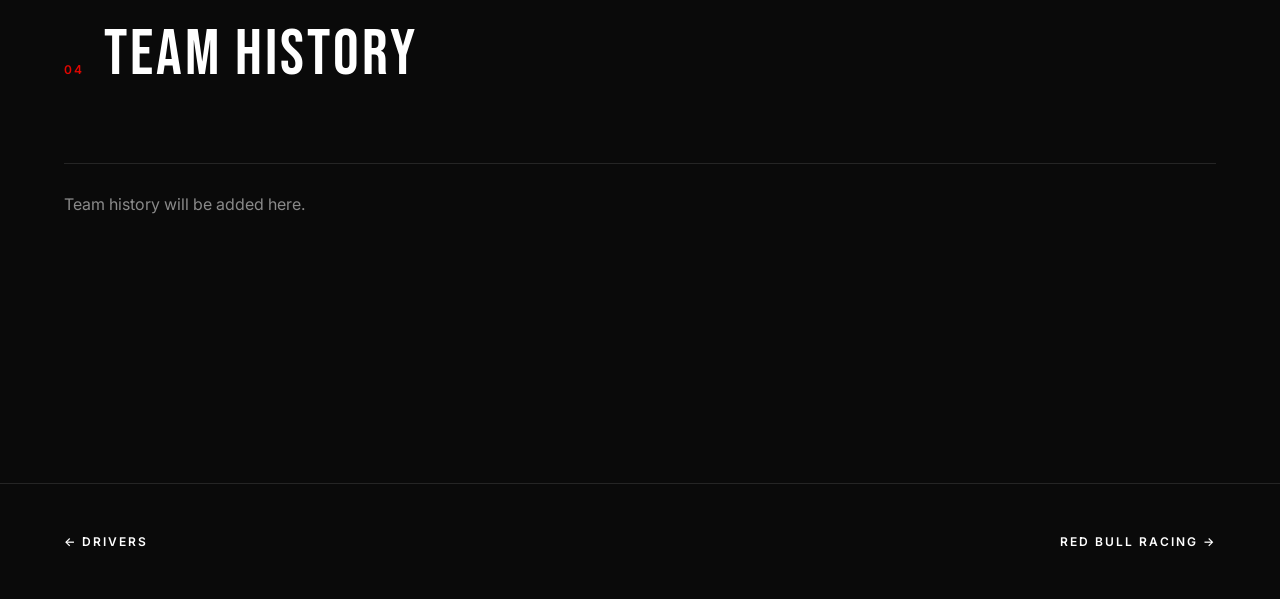
==== commit 2c9e1e23: "Add 2026 season race cards and photos" ====
--- a/driver.html
+++ b/driver.html
@@ -253,14 +253,17 @@
     <div class="season-track">
 
         <article class="season-race">
-            <span class="season-round">01</span>
-            <span class="season-country">AUSTRALIA</span>
-            <strong>P6</strong>
-            <span class="season-points">8 PTS</span>
-            <span class="season-date">08 MAR 2026</span>
-        </article>
-
-        <article class="season-race">
+    <img src="images/drivers/max-verstappen/2026/MVR1.jpg" alt="Max Verstappen — Australian Grand Prix 2026">
+
+    <span class="season-round">01</span>
+    <span class="season-country">AUSTRALIA</span>
+    <strong>P6</strong>
+    <span class="season-points">8 PTS</span>
+    <span class="season-date">08 MAR 2026</span>
+</article>
+
+        <article class="season-race">
+    <img src="images/drivers/max-verstappen/2026/MVR2.jpg" alt="Max Verstappen — Australian Grand Prix 2026">
             <span class="season-round">02</span>
             <span class="season-country">CHINA</span>
             <strong class="dnf">DNF</strong>
@@ -269,6 +272,7 @@
         </article>
 
         <article class="season-race">
+    <img src="images/drivers/max-verstappen/2026/MVR3.jpg" alt="Max Verstappen — Australian Grand Prix 2026">
             <span class="season-round">03</span>
             <span class="season-country">JAPAN</span>
             <strong>P8</strong>
@@ -277,6 +281,7 @@
         </article>
 
         <article class="season-race">
+    <img src="images/drivers/max-verstappen/2026/MVR4.jpg" alt="Max Verstappen — Australian Grand Prix 2026">
             <span class="season-round">04</span>
             <span class="season-country">MIAMI</span>
             <strong>P5</strong>
@@ -285,6 +290,7 @@
         </article>
 
         <article class="season-race">
+    <img src="images/drivers/max-verstappen/2026/MVR5.jpg" alt="Max Verstappen — Australian Grand Prix 2026">
             <span class="season-round">05</span>
             <span class="season-country">CANADA</span>
             <strong>P3</strong>
@@ -293,6 +299,7 @@
         </article>
 
         <article class="season-race">
+    <img src="images/drivers/max-verstappen/2026/MVR6.jpg" alt="Max Verstappen — Australian Grand Prix 2026">
             <span class="season-round">06</span>
             <span class="season-country">MONACO</span>
             <strong class="dnf">DNF</strong>
@@ -301,6 +308,7 @@
         </article>
 
         <article class="season-race">
+    <img src="images/drivers/max-verstappen/2026/MVR7.jpg" alt="Max Verstappen — Australian Grand Prix 2026">
             <span class="season-round">07</span>
             <span class="season-country">BARCELONA</span>
             <strong>P4</strong>
@@ -309,6 +317,7 @@
         </article>
 
         <article class="season-race">
+    <img src="images/drivers/max-verstappen/2026/MVR8.jpg" alt="Max Verstappen — Australian Grand Prix 2026">
             <span class="season-round">08</span>
             <span class="season-country">AUSTRIA</span>
             <strong>P2</strong>
@@ -317,6 +326,7 @@
         </article>
 
         <article class="season-race">
+    <img src="images/drivers/max-verstappen/2026/MVR9.jpg" alt="Max Verstappen — Australian Grand Prix 2026">
             <span class="season-round">09</span>
             <span class="season-country">GREAT BRITAIN</span>
             <strong class="dnf">DNF</strong>
@@ -325,6 +335,7 @@
         </article>
 
         <article class="season-race">
+    <img src="images/drivers/max-verstappen/2026/MVR10.jpg" alt="Max Verstappen — Australian Grand Prix 2026">
             <span class="season-round">10</span>
             <span class="season-country">BELGIUM</span>
             <strong>P3</strong>
@@ -333,6 +344,7 @@
         </article>
 
         <article class="season-race">
+    <img src="images/drivers/max-verstappen/2026/MVR11.jpg" alt="Max Verstappen — Australian Grand Prix 2026">
             <span class="season-round">11</span>
             <span class="season-country">HUNGARY</span>
             <strong>P2</strong>
@@ -341,6 +353,7 @@
         </article>
 
         <article class="season-race">
+    <img src="images/drivers/max-verstappen/2026/MVR12.jpg" alt="Max Verstappen — Australian Grand Prix 2026">
             <span class="season-round">12</span>
             <span class="season-country">NETHERLANDS</span>
             <strong class="dnf">DNF</strong>
@@ -349,6 +362,7 @@
         </article>
 
         <article class="season-race">
+    <img src="images/drivers/max-verstappen/2026/MVR13.jpg" alt="Max Verstappen — Australian Grand Prix 2026">
             <span class="season-round">13</span>
             <span class="season-country">ITALY</span>
             <strong>P3</strong>
@@ -358,7 +372,7 @@
 
     </div>
 
-</div>
+</div>  
 
     </section>
 
@@ -393,6 +407,18 @@
 
 </main>
 
+<script>
+    const seasonTrack = document.querySelector('.season-track');
+
+    if (seasonTrack) {
+        seasonTrack.addEventListener('wheel', (event) => {
+            if (event.deltaY !== 0) {
+                event.preventDefault();
+                seasonTrack.scrollLeft += event.deltaY;
+            }
+        }, { passive: false });
+    }
+</script>
+
 </body>
-
 </html>
--- a/css/main.css
+++ b/css/main.css
@@ -1212,18 +1212,25 @@
     display: flex;
     align-items: stretch;
     gap: 24px;
-
     width: 100%;
     padding: 20px 0 60px;
-
     overflow-x: auto;
     overflow-y: hidden;
-
-    scrollbar-width: none;
+    scrollbar-width: thin;
+    scrollbar-color: #555 transparent;
 }
 
 .season-track::-webkit-scrollbar {
-    display: none;
+    height: 4px;
+}
+
+.season-track::-webkit-scrollbar-track {
+    background: transparent;
+}
+
+.season-track::-webkit-scrollbar-thumb {
+    background: #555;
+    border-radius: 2px;
 }
 
 .season-race {
@@ -1247,27 +1254,58 @@
         opacity 0.4s ease;
 }
 
+.season-race img {
+    position: absolute;
+    inset: 0;
+    width: 100%;
+    height: 100%;
+    object-fit: cover;
+    z-index: 0;
+}
+
+.season-race::after {
+    content: "";
+    position: absolute;
+    inset: 0;
+    background: linear-gradient(
+        to top,
+        rgba(0, 0, 0, 0.95) 0%,
+        rgba(0, 0, 0, 0.8) 40%,
+        rgba(0, 0, 0, 0.45) 60%,
+        rgba(0, 0, 0, 0.05) 100%
+    );
+    z-index: 1;
+}
+
+.season-round,
+.season-country,
+.season-race strong,
+.season-points,
+.season-date {
+    position: relative;
+    z-index: 2;
+}
+
 .season-round {
     position: absolute;
-    top: 20px;
-    left: 24px;
-
-    font-family: "Inter", sans-serif;
+    right: 24px;
+    bottom: 28px;
+    left: auto;
+    top: auto;
+    font-family: Inter;
     font-size: 9px;
     letter-spacing: 2px;
-
-    color: #555555;
+    color: #9e9e9e;
 }
 
 .season-country {
     margin-bottom: 12px;
-
-    font-family: "Inter", sans-serif;
+    font-family: Inter;
     font-size: 11px;
     font-weight: 600;
     letter-spacing: 2px;
-
-    color: #E10600;
+    color: #FFFFFF;
+    text-shadow: 0 2px 8px rgba(0, 0, 0, 0.9);
 }
 
 .season-race strong {
@@ -1279,7 +1317,7 @@
 }
 
 .season-race strong.dnf {
-    color: #555555;
+    color: #9e9e9e;
 }
 
 .season-points {
@@ -1300,5 +1338,5 @@
     font-size: 9px;
     letter-spacing: 1px;
 
-    color: #555555;
+    color: #9e9e9e;
 }
